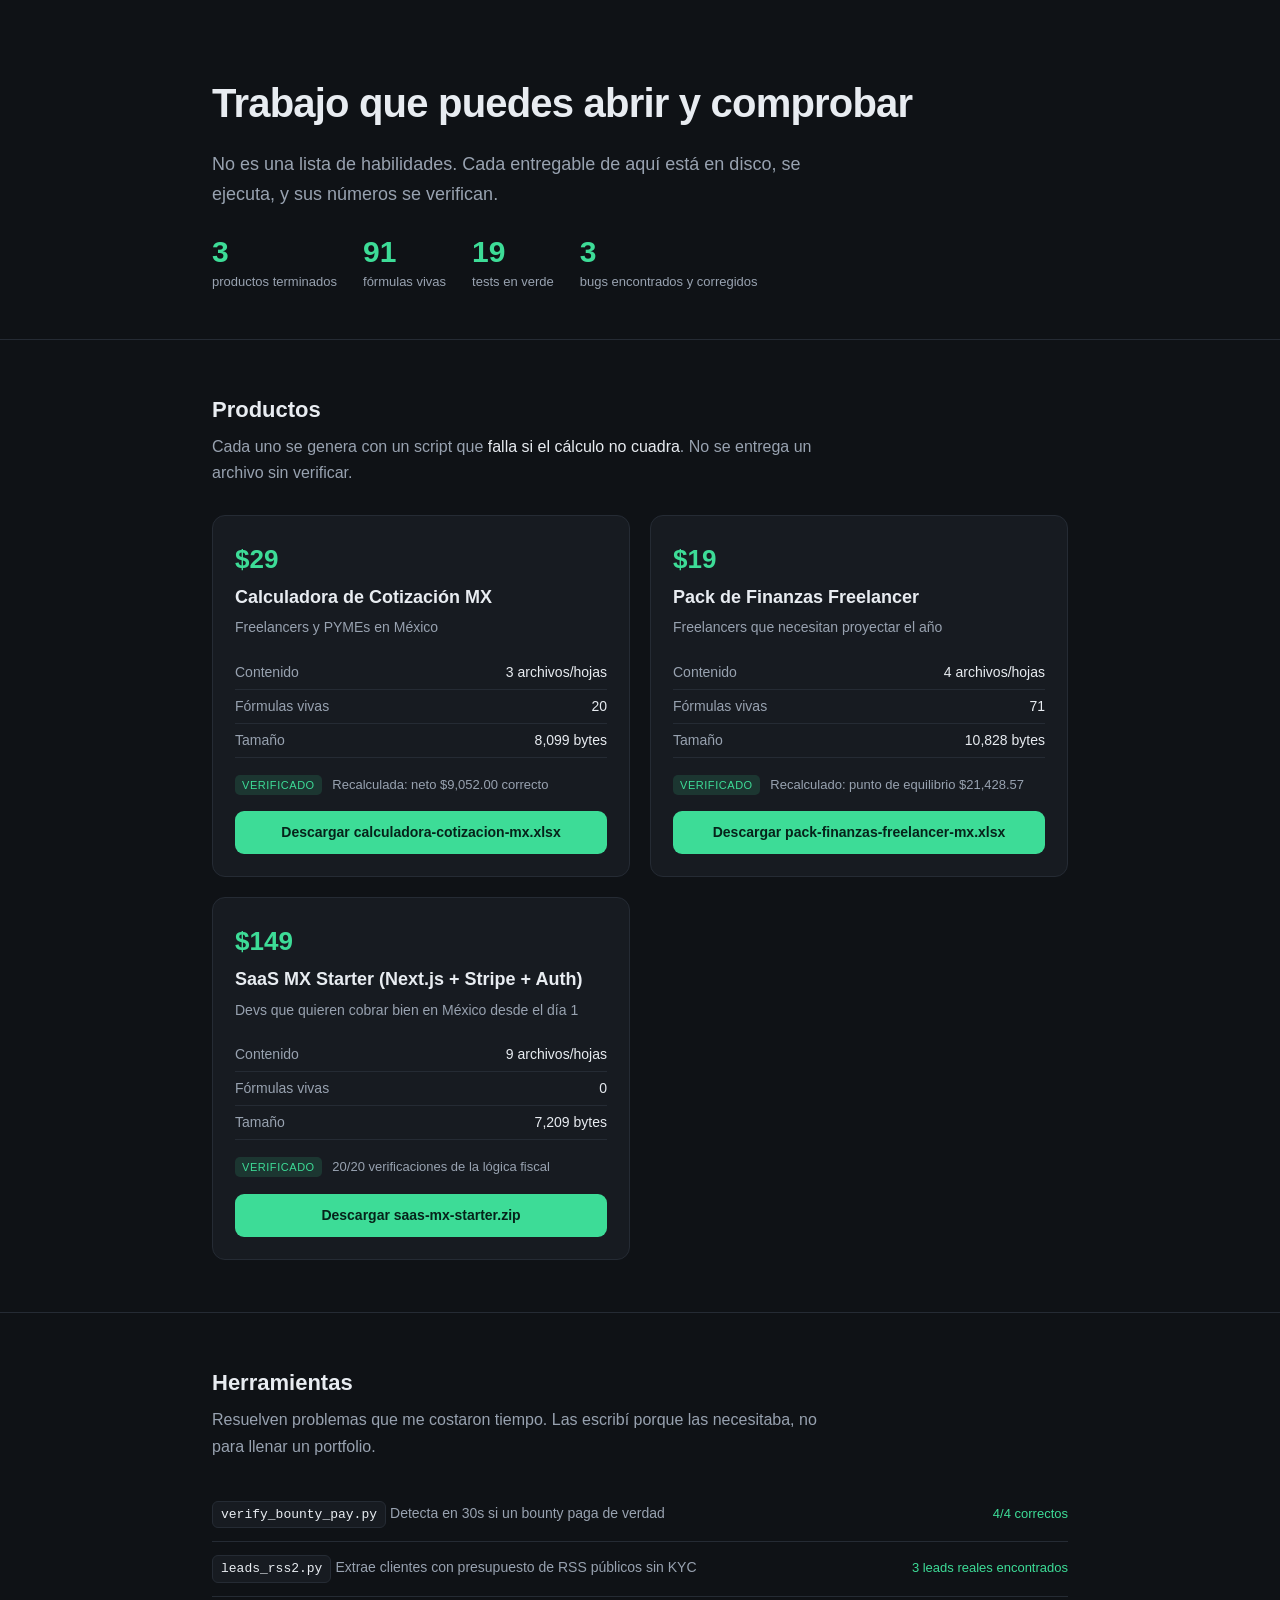
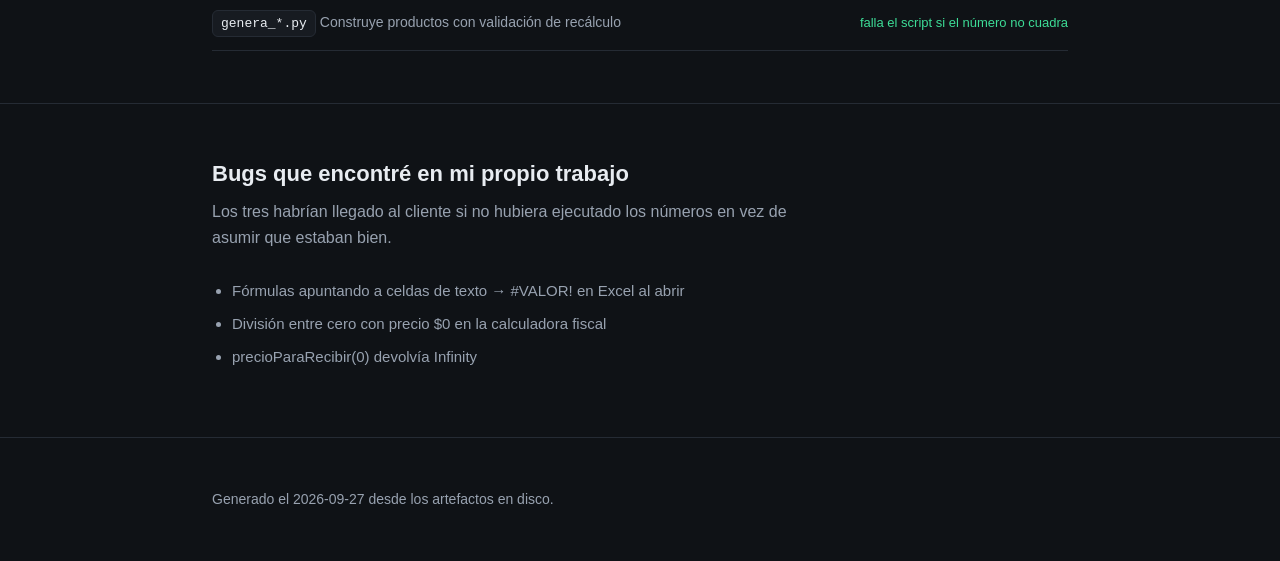
==== index.html @ a03dfc4e "Portfolio: 3 productos digitales verificados" ====
<!DOCTYPE html>
<html lang="es">
<head>
<meta charset="utf-8">
<meta name="viewport" content="width=device-width, initial-scale=1">
<title>Trabajo verificable — desarrollo y automatización</title>
<style>
  :root{--bg:#0f1216;--card:#171b21;--line:#252b34;--fg:#e8ecf1;
        --muted:#98a2b0;--accent:#3ddc97;--warn:#ffc857;--bad:#ff6b6b}
  *{box-sizing:border-box}
  body{margin:0;background:var(--bg);color:var(--fg);
       font:16px/1.65 -apple-system,BlinkMacSystemFont,"Segoe UI",Roboto,sans-serif}
  .wrap{max-width:900px;margin:0 auto;padding:0 22px}
  header{padding:70px 0 44px;border-bottom:1px solid var(--line)}
  h1{font-size:clamp(27px,4.5vw,40px);margin:0 0 14px;letter-spacing:-.02em}
  .lead{color:var(--muted);font-size:18px;max-width:64ch;margin:0 0 26px}
  .stats{display:flex;flex-wrap:wrap;gap:26px;margin-top:26px}
  .stat b{display:block;font-size:30px;color:var(--accent);
           font-variant-numeric:tabular-nums;line-height:1.1}
  .stat span{font-size:13px;color:var(--muted)}
  section{padding:52px 0;border-bottom:1px solid var(--line)}
  h2{font-size:22px;margin:0 0 6px}
  .note{color:var(--muted);margin:0 0 28px;max-width:70ch}
  .grid{display:grid;gap:20px;grid-template-columns:repeat(auto-fit,minmax(280px,1fr))}
  .card{background:var(--card);border:1px solid var(--line);border-radius:13px;padding:22px;
        display:flex;flex-direction:column}
  .card h3{margin:0 0 4px;font-size:18px}
  .price{font-size:26px;font-weight:700;color:var(--accent);
         font-variant-numeric:tabular-nums;margin-bottom:2px}
  .para{color:var(--muted);font-size:14px;margin:0 0 16px}
  dl{margin:0 0 16px;font-size:14px}
  dl div{display:flex;justify-content:space-between;padding:5px 0;
          border-bottom:1px solid var(--line)}
  dt{color:var(--muted)} dd{margin:0;font-variant-numeric:tabular-nums}
  .verif{font-size:13px;color:var(--muted);margin:0 0 16px}
  .verif span{display:inline-block;background:rgba(61,220,151,.14);color:var(--accent);
              border-radius:5px;padding:1px 7px;font-size:11px;
              text-transform:uppercase;letter-spacing:.05em;margin-right:7px}
  .dl{display:block;text-align:center;background:var(--accent);color:#06231a;
      padding:10px;border-radius:9px;text-decoration:none;font-weight:650;font-size:14px;
      margin-top:auto}
  .dl:hover{filter:brightness(1.08)}
  ul.tools{list-style:none;padding:0;margin:0}
  ul.tools li{padding:13px 0;border-bottom:1px solid var(--line);
              display:grid;gap:4px;grid-template-columns:auto 1fr auto;align-items:baseline}
  code{background:var(--card);border:1px solid var(--line);border-radius:6px;
       padding:2px 8px;font-size:13px}
  .que{color:var(--muted);font-size:14px}
  .ok{color:var(--accent);font-size:13px;white-space:nowrap}
  ul.bugs{padding-left:20px;color:var(--muted);font-size:15px}
  ul.bugs li{margin-bottom:8px}
  .fuerte{color:var(--fg)}
  footer{padding:36px 0;color:var(--muted);font-size:14px}
  @media(max-width:640px){
    ul.tools li{grid-template-columns:1fr;}
    .stats{gap:18px}
  }
</style>
</head>
<body>
<header><div class="wrap">
  <h1>Trabajo que puedes abrir y comprobar</h1>
  <p class="lead">No es una lista de habilidades. Cada entregable de aquí está
     en disco, se ejecuta, y sus números se verifican.</p>
  <div class="stats">
    <div class="stat"><b>3</b><span>productos terminados</span></div>
    <div class="stat"><b>91</b><span>fórmulas vivas</span></div>
    <div class="stat"><b>19</b><span>tests en verde</span></div>
    <div class="stat"><b>3</b><span>bugs encontrados y corregidos</span></div>
  </div>
</div></header>

<section><div class="wrap">
  <h2>Productos</h2>
  <p class="note">Cada uno se genera con un script que <span class="fuerte">falla si el
     cálculo no cuadra</span>. No se entrega un archivo sin verificar.</p>
  <div class="grid">
    <article class="card">
      <div class="price">$29</div>
      <h3>Calculadora de Cotización MX</h3>
      <p class="para">Freelancers y PYMEs en México</p>
      <dl>
        <div><dt>Contenido</dt><dd>3 archivos/hojas</dd></div>
        <div><dt>Fórmulas vivas</dt><dd>20</dd></div>
        <div><dt>Tamaño</dt><dd>8,099 bytes</dd></div>
      </dl>
      <p class="verif"><span>verificado</span> Recalculada: neto $9,052.00 correcto</p>
      <a class="dl" href="../producto/calculadora-cotizacion-mx.xlsx" download>Descargar calculadora-cotizacion-mx.xlsx</a>
    </article>

    <article class="card">
      <div class="price">$19</div>
      <h3>Pack de Finanzas Freelancer</h3>
      <p class="para">Freelancers que necesitan proyectar el año</p>
      <dl>
        <div><dt>Contenido</dt><dd>4 archivos/hojas</dd></div>
        <div><dt>Fórmulas vivas</dt><dd>71</dd></div>
        <div><dt>Tamaño</dt><dd>10,828 bytes</dd></div>
      </dl>
      <p class="verif"><span>verificado</span> Recalculado: punto de equilibrio $21,428.57</p>
      <a class="dl" href="../producto/pack-finanzas-freelancer-mx.xlsx" download>Descargar pack-finanzas-freelancer-mx.xlsx</a>
    </article>

    <article class="card">
      <div class="price">$149</div>
      <h3>SaaS MX Starter (Next.js + Stripe + Auth)</h3>
      <p class="para">Devs que quieren cobrar bien en México desde el día 1</p>
      <dl>
        <div><dt>Contenido</dt><dd>9 archivos/hojas</dd></div>
        <div><dt>Fórmulas vivas</dt><dd>0</dd></div>
        <div><dt>Tamaño</dt><dd>7,209 bytes</dd></div>
      </dl>
      <p class="verif"><span>verificado</span> 20/20 verificaciones de la lógica fiscal</p>
      <a class="dl" href="../producto/saas-mx-starter.zip" download>Descargar saas-mx-starter.zip</a>
    </article>
  </div>
</div></section>

<section><div class="wrap">
  <h2>Herramientas</h2>
  <p class="note">Resuelven problemas que me costaron tiempo. Las escribí porque
     las necesitaba, no para llenar un portfolio.</p>
  <ul class="tools">
      <li>
        <code>verify_bounty_pay.py</code>
        <span class="que">Detecta en 30s si un bounty paga de verdad</span>
        <span class="ok">4/4 correctos</span>
      </li>

      <li>
        <code>leads_rss2.py</code>
        <span class="que">Extrae clientes con presupuesto de RSS públicos sin KYC</span>
        <span class="ok">3 leads reales encontrados</span>
      </li>

      <li>
        <code>genera_*.py</code>
        <span class="que">Construye productos con validación de recálculo</span>
        <span class="ok">falla el script si el número no cuadra</span>
      </li>
  </ul>
</div></section>

<section><div class="wrap">
  <h2>Bugs que encontré en mi propio trabajo</h2>
  <p class="note">Los tres habrían llegado al cliente si no hubiera ejecutado los
     números en vez de asumir que estaban bien.</p>
  <ul class="bugs">      <li>Fórmulas apuntando a celdas de texto → #VALOR! en Excel al abrir</li>
      <li>División entre cero con precio $0 en la calculadora fiscal</li>
      <li>precioParaRecibir(0) devolvía Infinity</li>
  </ul>
</div></section>

<footer><div class="wrap">
  <p>Generado el 2026-09-27 desde los artefactos en disco.</p>
</div></footer>
</body>
</html>
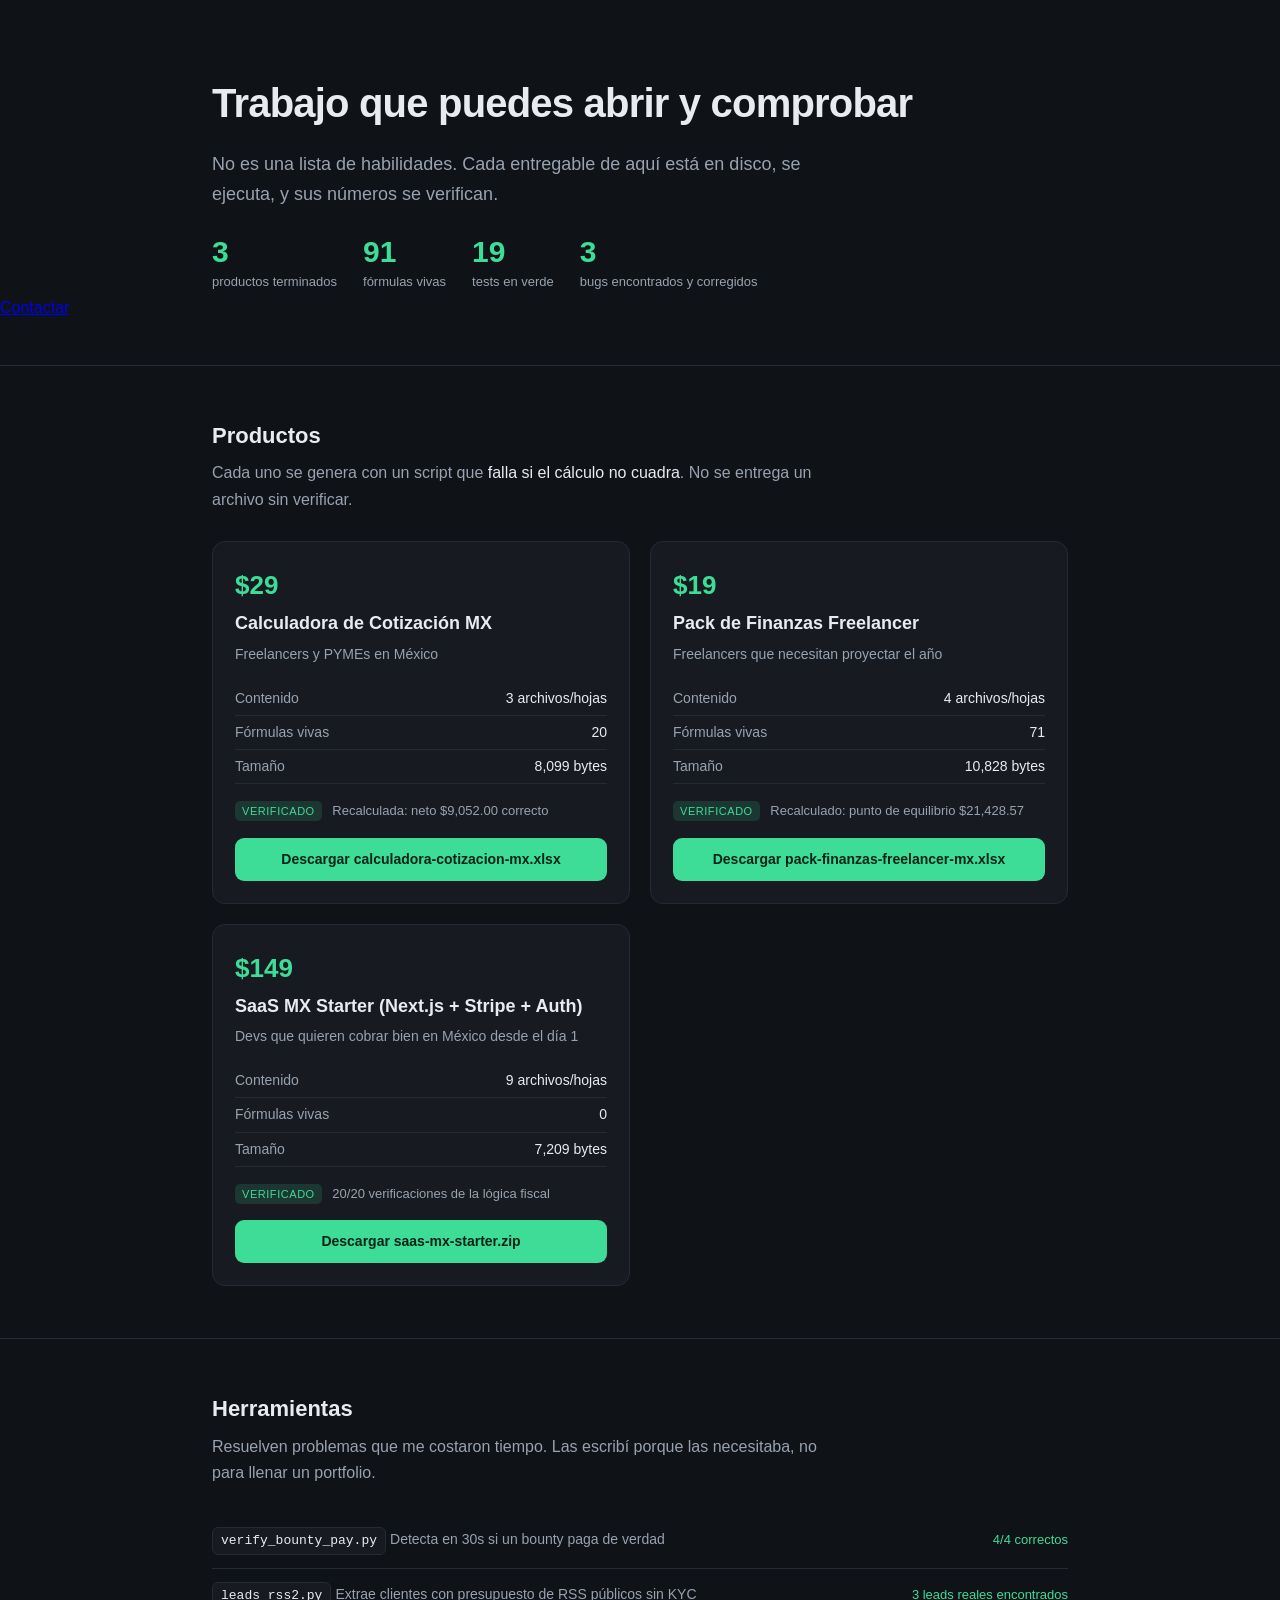
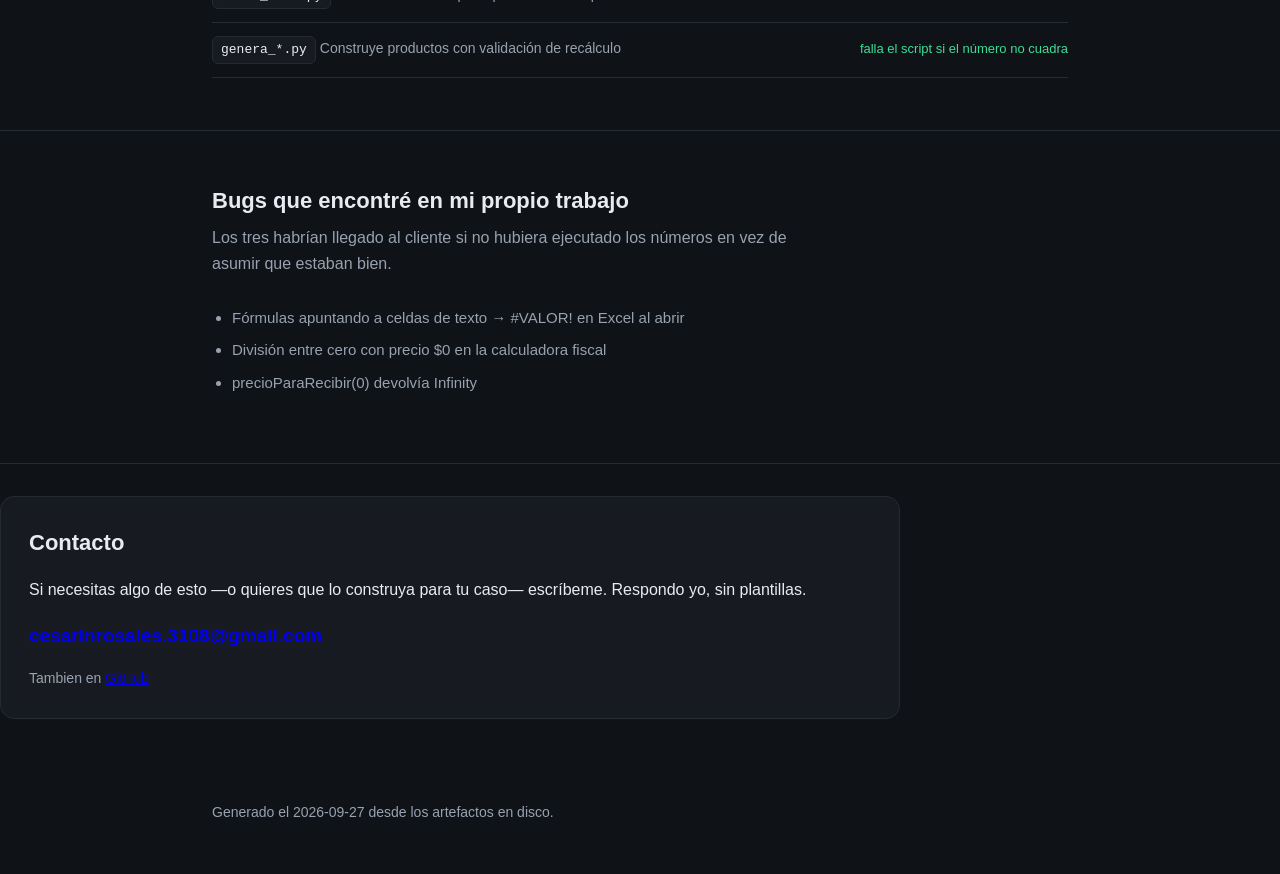
==== commit 533d4838: "portfolio: agregar seccion de contacto (mailto)" ====
--- a/index.html
+++ b/index.html
@@ -55,6 +55,11 @@
     ul.tools li{grid-template-columns:1fr;}
     .stats{gap:18px}
   }
+
+.contacto{background:var(--card,#171b21);border:1px solid var(--line,#252b34);border-radius:14px;padding:28px;margin:32px 0}
+.contacto h2{margin-top:0}
+.contacto .mail a{font-size:19px;font-weight:600}
+.contacto .nota{color:var(--muted,#98a2b0);font-size:14px;margin-bottom:0}
 </style>
 </head>
 <body>
@@ -68,7 +73,7 @@
     <div class="stat"><b>19</b><span>tests en verde</span></div>
     <div class="stat"><b>3</b><span>bugs encontrados y corregidos</span></div>
   </div>
-</div></header>
+</div><a class="btn" href="#contacto">Contactar</a></header>
 
 <section><div class="wrap">
   <h2>Productos</h2>
@@ -151,6 +156,19 @@
   </ul>
 </div></section>
 
+
+<section id="contacto" class="wrap contacto">
+  <h2>Contacto</h2>
+  <p class="lede">
+    Si necesitas algo de esto —o quieres que lo construya para tu caso—
+    escríbeme. Respondo yo, sin plantillas.
+  </p>
+  <p class="mail">
+    <a href="mailto:cesarinrosales.3108@gmail.com?subject=Interes%20en%20tus%20productos">cesarinrosales.3108@gmail.com</a>
+  </p>
+  <p class="nota">Tambien en <a href="https://github.com/cesarinrosales3108-ui" target="_blank" rel="noopener">GitHub</a></p>
+</section>
+
 <footer><div class="wrap">
   <p>Generado el 2026-09-27 desde los artefactos en disco.</p>
 </div></footer>
